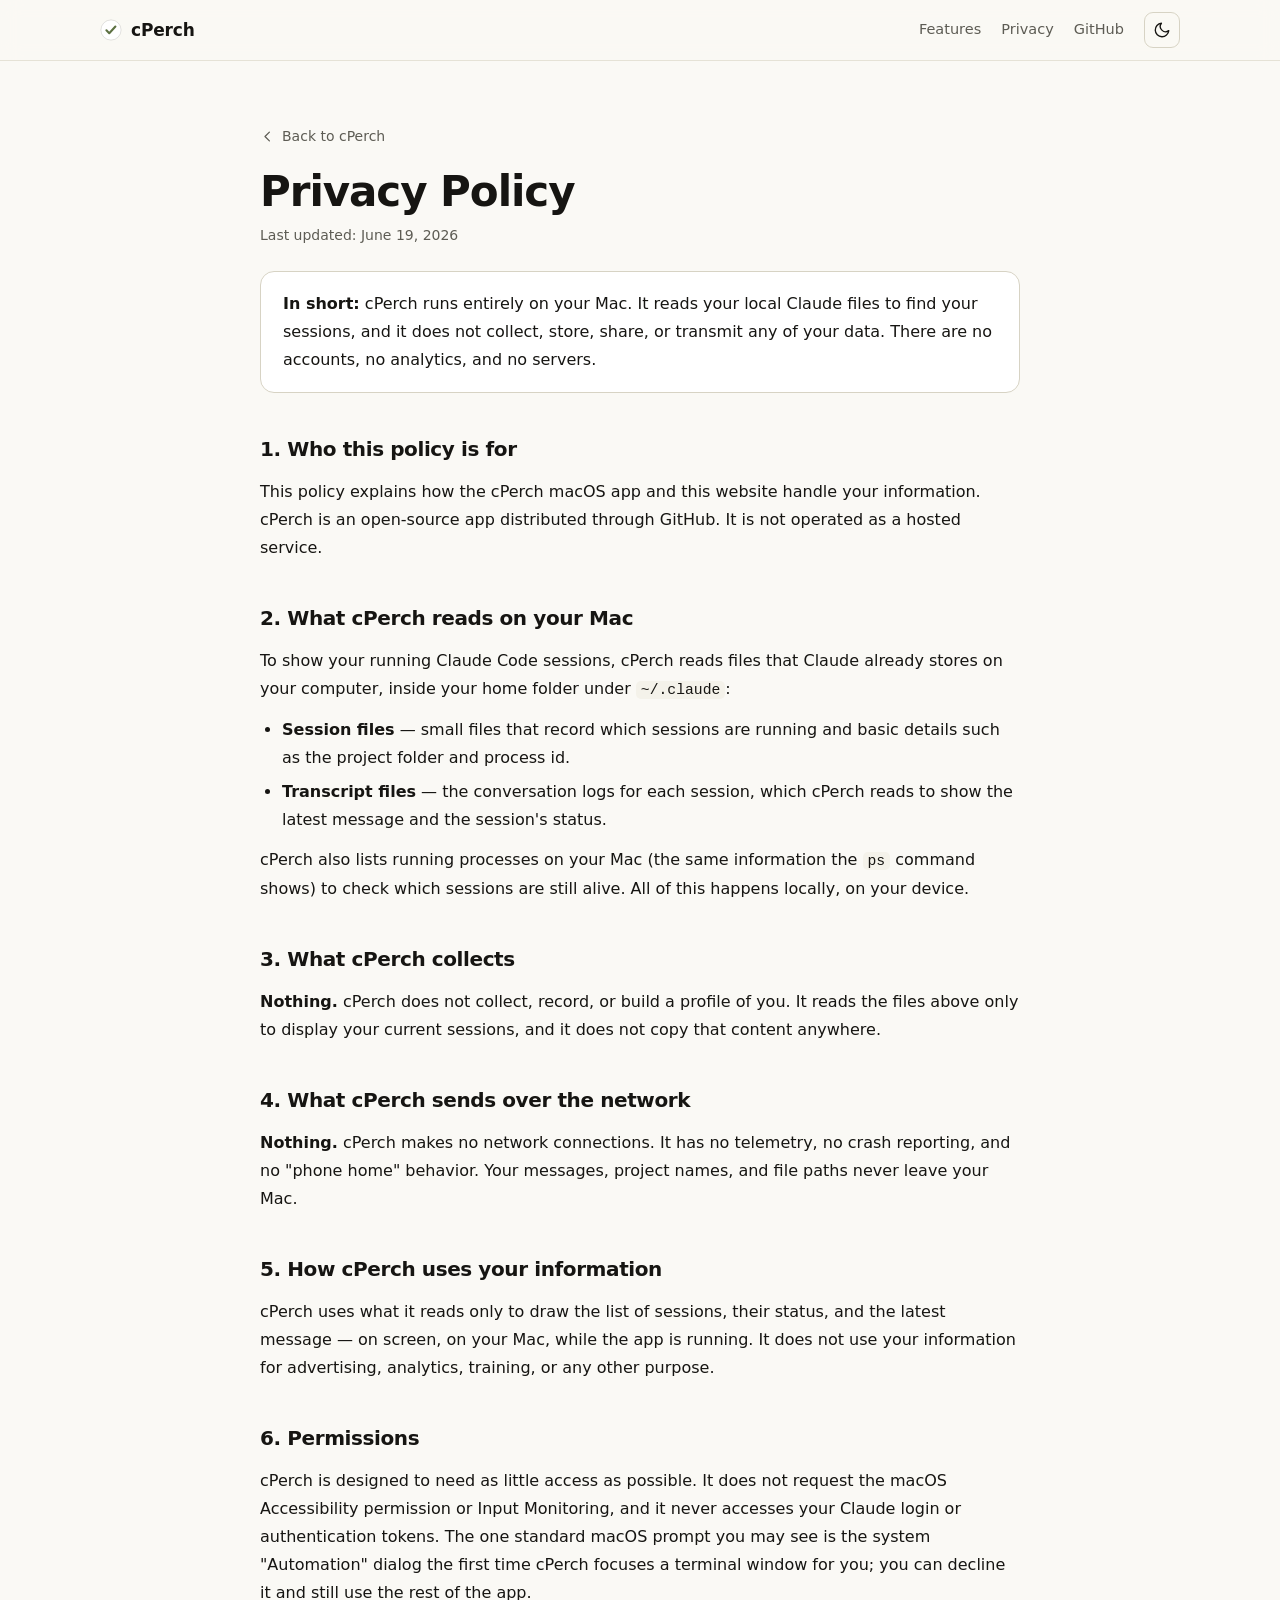
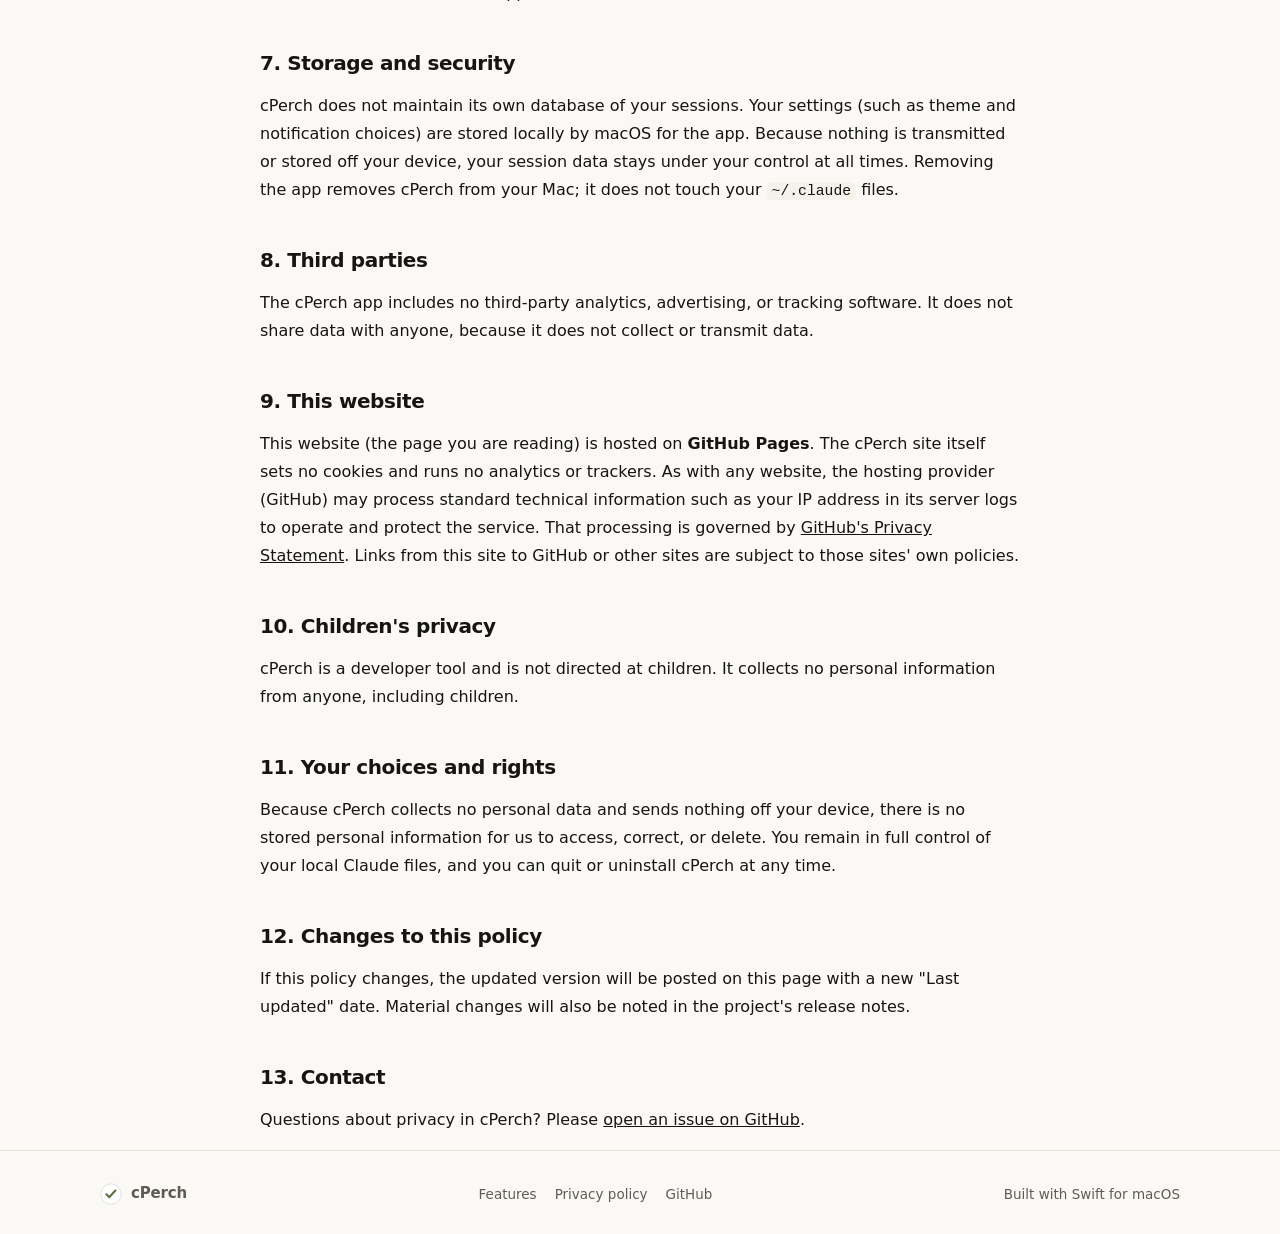
==== site/privacy.html @ 784fe61a "site: full privacy policy, theme toggle, explained status section, polish - Add a complete privacy p" ====
<!doctype html>
<html lang="en">
<head>
<meta charset="utf-8">
<meta name="viewport" content="width=device-width, initial-scale=1">
<meta name="color-scheme" content="light dark">
<script>
  (function () {
    try {
      var t = localStorage.getItem("cperch-theme");
      if (t === "light" || t === "dark") {
        document.documentElement.setAttribute("data-theme", t);
        var m = document.querySelector('meta[name="color-scheme"]');
        if (m) m.content = t;
      }
    } catch (e) {}
  })();
</script>
<title>Privacy Policy — cPerch</title>
<meta name="description" content="cPerch's privacy policy. cPerch runs entirely on your Mac, collects no data, and sends nothing over the network.">
<link rel="stylesheet" href="styles.css">
<script src="theme.js" defer></script>
</head>
<body>
<a class="skip" href="#main">Skip to content</a>

<header class="site">
  <div class="wrap">
    <a class="brand" href="./">
      <svg class="mark" viewBox="0 0 24 24" fill="none" aria-hidden="true"><circle cx="12" cy="12" r="11" fill="#fff" stroke="rgba(0,0,0,.12)"/><path d="M7 12.4l3.1 3.1 6.7-7.3" stroke="#5d7142" stroke-width="2.3" stroke-linecap="round" stroke-linejoin="round"/></svg>
      cPerch
    </a>
    <nav class="top" aria-label="Primary">
      <a class="hide-sm" href="./#features">Features</a>
      <a class="hide-sm" href="./#privacy">Privacy</a>
      <a href="https://github.com/Vedant1202/cPerch">GitHub</a>
      <button id="theme-toggle" class="theme-toggle" type="button" aria-label="Switch theme">
        <svg class="i-moon" viewBox="0 0 24 24" fill="none" aria-hidden="true"><path d="M21 12.8A9 9 0 1 1 11.2 3a7 7 0 0 0 9.8 9.8z" stroke="currentColor" stroke-width="1.8" stroke-linejoin="round"/></svg>
        <svg class="i-sun" viewBox="0 0 24 24" fill="none" aria-hidden="true"><circle cx="12" cy="12" r="4.2" stroke="currentColor" stroke-width="1.8"/><path d="M12 2v2.5M12 19.5V22M2 12h2.5M19.5 12H22M4.9 4.9l1.8 1.8M17.3 17.3l1.8 1.8M19.1 4.9l-1.8 1.8M6.7 17.3l-1.8 1.8" stroke="currentColor" stroke-width="1.8" stroke-linecap="round"/></svg>
      </button>
    </nav>
  </div>
</header>

<main id="main" class="prose">
  <div class="narrow">
    <a class="backlink" href="./">
      <svg width="15" height="15" viewBox="0 0 24 24" fill="none" aria-hidden="true"><path d="M15 5l-7 7 7 7" stroke="currentColor" stroke-width="2" stroke-linecap="round" stroke-linejoin="round"/></svg>
      Back to cPerch
    </a>

    <h1>Privacy Policy</h1>
    <p class="updated">Last updated: June 19, 2026</p>

    <div class="tldr">
      <p><strong>In short:</strong> cPerch runs entirely on your Mac. It reads your local Claude files to find your sessions, and it does not collect, store, share, or transmit any of your data. There are no accounts, no analytics, and no servers.</p>
    </div>

    <h2>1. Who this policy is for</h2>
    <p>This policy explains how the cPerch macOS app and this website handle your information. cPerch is an open-source app distributed through GitHub. It is not operated as a hosted service.</p>

    <h2>2. What cPerch reads on your Mac</h2>
    <p>To show your running Claude Code sessions, cPerch reads files that Claude already stores on your computer, inside your home folder under <code>~/.claude</code>:</p>
    <ul>
      <li><strong>Session files</strong> — small files that record which sessions are running and basic details such as the project folder and process id.</li>
      <li><strong>Transcript files</strong> — the conversation logs for each session, which cPerch reads to show the latest message and the session's status.</li>
    </ul>
    <p>cPerch also lists running processes on your Mac (the same information the <code>ps</code> command shows) to check which sessions are still alive. All of this happens locally, on your device.</p>

    <h2>3. What cPerch collects</h2>
    <p><strong>Nothing.</strong> cPerch does not collect, record, or build a profile of you. It reads the files above only to display your current sessions, and it does not copy that content anywhere.</p>

    <h2>4. What cPerch sends over the network</h2>
    <p><strong>Nothing.</strong> cPerch makes no network connections. It has no telemetry, no crash reporting, and no "phone home" behavior. Your messages, project names, and file paths never leave your Mac.</p>

    <h2>5. How cPerch uses your information</h2>
    <p>cPerch uses what it reads only to draw the list of sessions, their status, and the latest message — on screen, on your Mac, while the app is running. It does not use your information for advertising, analytics, training, or any other purpose.</p>

    <h2>6. Permissions</h2>
    <p>cPerch is designed to need as little access as possible. It does not request the macOS Accessibility permission or Input Monitoring, and it never accesses your Claude login or authentication tokens. The one standard macOS prompt you may see is the system "Automation" dialog the first time cPerch focuses a terminal window for you; you can decline it and still use the rest of the app.</p>

    <h2>7. Storage and security</h2>
    <p>cPerch does not maintain its own database of your sessions. Your settings (such as theme and notification choices) are stored locally by macOS for the app. Because nothing is transmitted or stored off your device, your session data stays under your control at all times. Removing the app removes cPerch from your Mac; it does not touch your <code>~/.claude</code> files.</p>

    <h2>8. Third parties</h2>
    <p>The cPerch app includes no third-party analytics, advertising, or tracking software. It does not share data with anyone, because it does not collect or transmit data.</p>

    <h2>9. This website</h2>
    <p>This website (the page you are reading) is hosted on <strong>GitHub Pages</strong>. The cPerch site itself sets no cookies and runs no analytics or trackers. As with any website, the hosting provider (GitHub) may process standard technical information such as your IP address in its server logs to operate and protect the service. That processing is governed by <a href="https://docs.github.com/site-policy/privacy-policies/github-privacy-statement">GitHub's Privacy Statement</a>. Links from this site to GitHub or other sites are subject to those sites' own policies.</p>

    <h2>10. Children's privacy</h2>
    <p>cPerch is a developer tool and is not directed at children. It collects no personal information from anyone, including children.</p>

    <h2>11. Your choices and rights</h2>
    <p>Because cPerch collects no personal data and sends nothing off your device, there is no stored personal information for us to access, correct, or delete. You remain in full control of your local Claude files, and you can quit or uninstall cPerch at any time.</p>

    <h2>12. Changes to this policy</h2>
    <p>If this policy changes, the updated version will be posted on this page with a new "Last updated" date. Material changes will also be noted in the project's release notes.</p>

    <h2>13. Contact</h2>
    <p>Questions about privacy in cPerch? Please <a href="https://github.com/Vedant1202/cPerch/issues">open an issue on GitHub</a>.</p>
  </div>
</main>

<footer class="site">
  <div class="wrap">
    <a class="brand" href="./" style="font-size:15px"><svg class="mark" width="18" height="18" viewBox="0 0 24 24" fill="none" aria-hidden="true"><circle cx="12" cy="12" r="11" fill="#fff" stroke="rgba(0,0,0,.12)"/><path d="M7 12.4l3.1 3.1 6.7-7.3" stroke="#5d7142" stroke-width="2.3" stroke-linecap="round" stroke-linejoin="round"/></svg> cPerch</a>
    <nav aria-label="Footer">
      <a href="./#features">Features</a>
      <a href="privacy.html">Privacy policy</a>
      <a href="https://github.com/Vedant1202/cPerch">GitHub</a>
    </nav>
    <span>Built with Swift for macOS</span>
  </div>
</footer>
</body>
</html>
---- site/styles.css ----
/* cPerch site — shared styles + theme system (used by index.html and privacy.html) */

:root {
  color-scheme: light dark;
  /* Light theme (default) */
  --bg: #faf9f5;
  --surface: #ffffff;
  --surface-2: #f4f2ea;
  --text: #161512;
  --muted: #5d5c54;
  --border: #e5e2d6;
  --border-strong: #d7d3c4;
  --orange: #c75f3f;
  --blue: #3f6f9e;
  --green: #5d7142;
  --accent: #c75f3f;
  --accent-ink: #2e1408;
  --term-bar: #efece3;
  --shadow: 0 1px 2px rgba(20,20,19,.06), 0 8px 30px rgba(20,20,19,.08);
  --radius: 14px;
}

/* Dark theme — applied when the system prefers dark (and the user hasn't pinned a theme),
   or when the user explicitly chooses dark. */
@media (prefers-color-scheme: dark) {
  :root:not([data-theme]) {
    --bg: #161512; --surface: #201e1b; --surface-2: #262320; --text: #f6f4ee; --muted: #a9a79c;
    --border: #322f2a; --border-strong: #423e38;
    --orange: #df8b70; --blue: #77a4d1; --green: #96a581; --accent: #df8b70; --accent-ink: #2a1206;
    --term-bar: #262320;
    --shadow: 0 1px 2px rgba(0,0,0,.3), 0 12px 40px rgba(0,0,0,.45);
    color-scheme: dark;
  }
}
:root[data-theme="dark"] {
  --bg: #161512; --surface: #201e1b; --surface-2: #262320; --text: #f6f4ee; --muted: #a9a79c;
  --border: #322f2a; --border-strong: #423e38;
  --orange: #df8b70; --blue: #77a4d1; --green: #96a581; --accent: #df8b70; --accent-ink: #2a1206;
  --term-bar: #262320;
  --shadow: 0 1px 2px rgba(0,0,0,.3), 0 12px 40px rgba(0,0,0,.45);
  color-scheme: dark;
}
:root[data-theme="light"] { color-scheme: light; }

* { box-sizing: border-box; }
html { scroll-behavior: smooth; }
@media (prefers-reduced-motion: reduce) {
  html { scroll-behavior: auto; }
  * { transition: none !important; animation: none !important; }
}
body {
  margin: 0;
  background: var(--bg);
  color: var(--text);
  font: 16px/1.65 -apple-system, BlinkMacSystemFont, "Inter", "Segoe UI", system-ui, sans-serif;
  -webkit-font-smoothing: antialiased;
}
a { color: inherit; }
.wrap { width: min(1080px, 92vw); margin-inline: auto; }
.narrow { width: min(760px, 92vw); margin-inline: auto; }
.skip { position: absolute; left: -999px; }
.skip:focus { left: 12px; top: 12px; background: var(--surface); padding: 8px 12px; border-radius: 8px; z-index: 10; }

/* Header */
header.site {
  position: sticky; top: 0; z-index: 5;
  backdrop-filter: saturate(140%) blur(10px);
  background: color-mix(in srgb, var(--bg) 82%, transparent);
  border-bottom: 1px solid var(--border);
}
header.site .wrap { display: flex; align-items: center; justify-content: space-between; height: 60px; }
.brand { display: flex; align-items: center; gap: 9px; font-weight: 600; letter-spacing: -.01em; font-size: 17px; text-decoration: none; color: var(--text); }
.brand .mark { width: 22px; height: 22px; }
nav.top { display: flex; align-items: center; gap: 20px; font-size: 14.5px; }
nav.top a { color: var(--muted); text-decoration: none; }
nav.top a:hover { color: var(--text); }
@media (max-width: 640px) { nav.top a.hide-sm { display: none; } }

/* Theme toggle */
.theme-toggle {
  display: inline-grid; place-items: center; width: 36px; height: 36px;
  background: transparent; border: 1px solid var(--border-strong); border-radius: 9px;
  color: var(--text); cursor: pointer; transition: background .15s ease;
}
.theme-toggle:hover { background: var(--surface-2); }
.theme-toggle svg { width: 18px; height: 18px; }
.theme-toggle .i-sun { display: none; }
.theme-toggle .i-moon { display: block; }
@media (prefers-color-scheme: dark) {
  :root:not([data-theme]) .theme-toggle .i-sun { display: block; }
  :root:not([data-theme]) .theme-toggle .i-moon { display: none; }
}
:root[data-theme="dark"] .theme-toggle .i-sun { display: block; }
:root[data-theme="dark"] .theme-toggle .i-moon { display: none; }
:root[data-theme="light"] .theme-toggle .i-moon { display: block; }
:root[data-theme="light"] .theme-toggle .i-sun { display: none; }

/* Buttons */
.btn {
  display: inline-flex; align-items: center; gap: 8px;
  font: inherit; font-size: 15px; font-weight: 550;
  padding: 10px 18px; border-radius: 10px; text-decoration: none; cursor: pointer;
  border: 1px solid transparent; transition: transform .08s ease, background .15s ease, border-color .15s ease;
}
.btn:active { transform: translateY(1px); }
.btn-primary { background: var(--accent); color: var(--accent-ink); }
.btn-primary:hover { background: color-mix(in srgb, var(--accent) 88%, #000); }
.btn-ghost { background: transparent; color: var(--text); border-color: var(--border-strong); }
.btn-ghost:hover { background: var(--surface-2); }

/* Hero */
.hero { padding: clamp(40px, 7vw, 84px) 0 24px; }
.hero .grid { display: grid; grid-template-columns: 1.05fr .95fr; gap: clamp(28px, 5vw, 56px); align-items: center; }
@media (max-width: 860px) { .hero .grid { grid-template-columns: 1fr; } }
.eyebrow { display: inline-flex; align-items: center; gap: 7px; font-size: 13px; color: var(--muted);
  background: var(--surface-2); border: 1px solid var(--border); padding: 5px 11px; border-radius: 999px; }
.eyebrow .dot { width: 7px; height: 7px; border-radius: 50%; background: var(--green); }
h1 { font-size: clamp(34px, 5.2vw, 56px); line-height: 1.05; letter-spacing: -.025em; margin: 18px 0 0; font-weight: 640; }
.lede { font-size: clamp(17px, 2.1vw, 20px); color: var(--muted); margin: 16px 0 0; max-width: 38ch; }
.cta { display: flex; flex-wrap: wrap; gap: 12px; margin-top: 28px; }
.subnote { margin-top: 16px; font-size: 13.5px; color: var(--muted); display: flex; gap: 14px; flex-wrap: wrap; }
.subnote span { display: inline-flex; align-items: center; gap: 6px; }

/* App preview */
figure.mock { margin: 0; }
.menubar { height: 26px; border-radius: 8px 8px 0 0; background: var(--surface-2);
  border: 1px solid var(--border); border-bottom: none;
  display: flex; align-items: center; justify-content: flex-end; gap: 14px; padding: 0 12px; }
.menubar .mb-item { font-size: 11px; color: var(--muted); }
.plate { width: 18px; height: 18px; border-radius: 50%; background: #fff; border: 1px solid rgba(0,0,0,.14);
  display: grid; place-items: center; box-shadow: 0 1px 1px rgba(0,0,0,.08); }
.preview-card { background: var(--surface); border: 1px solid var(--border-strong); border-radius: 12px;
  box-shadow: var(--shadow); overflow: hidden; }
.pc-head { display: flex; align-items: center; justify-content: space-between; padding: 11px 14px; border-bottom: 1px solid var(--border); }
.pc-head .title { font-weight: 600; font-size: 13.5px; }
.pc-head .summary { font-size: 12px; color: var(--muted); }
.row { display: grid; grid-template-columns: 18px 1fr auto; gap: 11px; padding: 11px 14px; align-items: start; }
.row + .row { border-top: 1px solid var(--border); }
.row .ind { margin-top: 2px; }
.row .name { font-weight: 560; font-size: 13.5px; display: flex; align-items: center; gap: 8px; }
.row .wait { font-size: 10.5px; font-weight: 600; color: var(--orange);
  background: color-mix(in srgb, var(--orange) 16%, transparent); padding: 1px 7px; border-radius: 999px; }
.row .preview { font-size: 12px; color: var(--muted); margin-top: 3px;
  font-family: ui-monospace, SFMono-Regular, "JetBrains Mono", Menlo, monospace; line-height: 1.4;
  overflow: hidden; text-overflow: ellipsis; white-space: nowrap; max-width: 30ch; }
.jump { font-size: 12px; font-weight: 600; color: var(--blue); background: none; border: none; cursor: default; padding: 4px 2px; }
.pc-foot { display: flex; align-items: center; justify-content: space-between; padding: 9px 14px; border-top: 1px solid var(--border); color: var(--muted); font-size: 12px; }
figcaption { margin-top: 12px; font-size: 12.5px; color: var(--muted); text-align: center; }

/* Sections */
section { padding: clamp(44px, 7vw, 80px) 0; }
.sec-head { max-width: 60ch; }
.sec-head.center { margin-inline: auto; text-align: center; }
h2 { font-size: clamp(24px, 3.4vw, 34px); letter-spacing: -.02em; margin: 0; font-weight: 620; }
.sec-head p { color: var(--muted); margin: 12px 0 0; font-size: 17px; }

.features { display: grid; grid-template-columns: repeat(auto-fit, minmax(248px, 1fr)); gap: 16px; margin-top: 36px; }
.card { background: var(--surface); border: 1px solid var(--border); border-radius: var(--radius); padding: 22px; }
.card .ico { width: 30px; height: 30px; color: var(--accent); }
.card h3 { margin: 14px 0 6px; font-size: 16.5px; font-weight: 600; letter-spacing: -.01em; }
.card p { margin: 0; color: var(--muted); font-size: 14.5px; line-height: 1.6; }
.card code { font-family: ui-monospace, SFMono-Regular, "JetBrains Mono", Menlo, monospace; font-size: .9em;
  background: var(--surface-2); padding: 1px 5px; border-radius: 5px; }

/* Status states */
.states { display: grid; grid-template-columns: repeat(auto-fit, minmax(220px, 1fr)); gap: 16px; margin-top: 36px; }
.state { background: var(--surface); border: 1px solid var(--border); border-radius: var(--radius); padding: 20px; }
.state .top { display: flex; align-items: center; gap: 10px; }
.state .top svg { width: 22px; height: 22px; }
.state .lt { font-weight: 600; font-size: 16px; }
.state p { margin: 10px 0 0; color: var(--muted); font-size: 14px; line-height: 1.6; }

/* Privacy band */
.band { background: var(--surface); border-top: 1px solid var(--border); border-bottom: 1px solid var(--border); }
.band .row2 { display: grid; grid-template-columns: repeat(auto-fit, minmax(220px, 1fr)); gap: 26px; margin-top: 30px; }
.band .item { display: flex; gap: 12px; }
.band .item svg { width: 22px; height: 22px; color: var(--green); flex: none; margin-top: 2px; }
.band .item h3 { margin: 0 0 4px; font-size: 15.5px; font-weight: 600; }
.band .item p { margin: 0; color: var(--muted); font-size: 14px; }
.band .more { margin-top: 30px; }

/* Terminal command block */
.terminal { background: var(--surface); border: 1px solid var(--border-strong); border-radius: 12px; overflow: hidden; box-shadow: var(--shadow); }
.terminal .bar { display: flex; align-items: center; gap: 8px; padding: 10px 14px; background: var(--term-bar); border-bottom: 1px solid var(--border); }
.terminal .bar .tl { display: flex; gap: 7px; }
.terminal .bar .tl i { width: 11px; height: 11px; border-radius: 50%; display: block; }
.terminal .bar .tl .r { background: #ec6a5e; } .terminal .bar .tl .y { background: #f4bf4f; } .terminal .bar .tl .g { background: #61c554; }
.terminal .bar .ttl { margin-left: 6px; font-size: 12px; color: var(--muted); font-family: ui-monospace, SFMono-Regular, Menlo, monospace; }
.terminal .copy { margin-left: auto; font: inherit; font-size: 12px; color: var(--muted); background: transparent; border: 1px solid var(--border-strong); border-radius: 7px; padding: 4px 10px; cursor: pointer; display: inline-flex; align-items: center; gap: 6px; }
.terminal .copy:hover { background: var(--surface-2); color: var(--text); }
.terminal pre { margin: 0; padding: 18px 20px; overflow-x: auto; background: transparent; border: none;
  font-family: ui-monospace, SFMono-Regular, "JetBrains Mono", Menlo, monospace; font-size: 14px; line-height: 1.85; }
.terminal pre .c { color: var(--muted); }
.terminal pre .p { color: var(--accent); user-select: none; }

/* Footer */
footer.site { border-top: 1px solid var(--border); padding: 30px 0; color: var(--muted); font-size: 13.5px; }
footer.site .wrap { display: flex; flex-wrap: wrap; gap: 12px 22px; justify-content: space-between; align-items: center; }
footer.site nav { display: flex; gap: 18px; }
footer.site a { color: var(--muted); text-decoration: none; }
footer.site a:hover { color: var(--text); }

/* Prose (privacy page) */
.prose { padding: clamp(36px, 6vw, 64px) 0 16px; }
.prose h1 { font-size: clamp(30px, 4.5vw, 42px); }
.prose .updated { color: var(--muted); font-size: 14px; margin-top: 8px; }
.prose h2 { font-size: 20px; margin: 40px 0 0; }
.prose p, .prose li { color: var(--text); font-size: 16px; line-height: 1.75; }
.prose p { margin: 12px 0 0; }
.prose ul { margin: 12px 0 0; padding-left: 22px; }
.prose li { margin: 6px 0; }
.prose strong { font-weight: 600; }
.prose code { font-family: ui-monospace, SFMono-Regular, "JetBrains Mono", Menlo, monospace; font-size: .92em; background: var(--surface-2); padding: 1px 5px; border-radius: 5px; }
.prose .tldr { background: var(--surface); border: 1px solid var(--border-strong); border-radius: var(--radius); padding: 18px 22px; margin-top: 24px; }
.prose .tldr p { margin: 0; }
.backlink { display: inline-flex; align-items: center; gap: 7px; color: var(--muted); text-decoration: none; font-size: 14px; }
.backlink:hover { color: var(--text); }

:where(a, button):focus-visible { outline: 2px solid var(--accent); outline-offset: 2px; border-radius: 6px; }
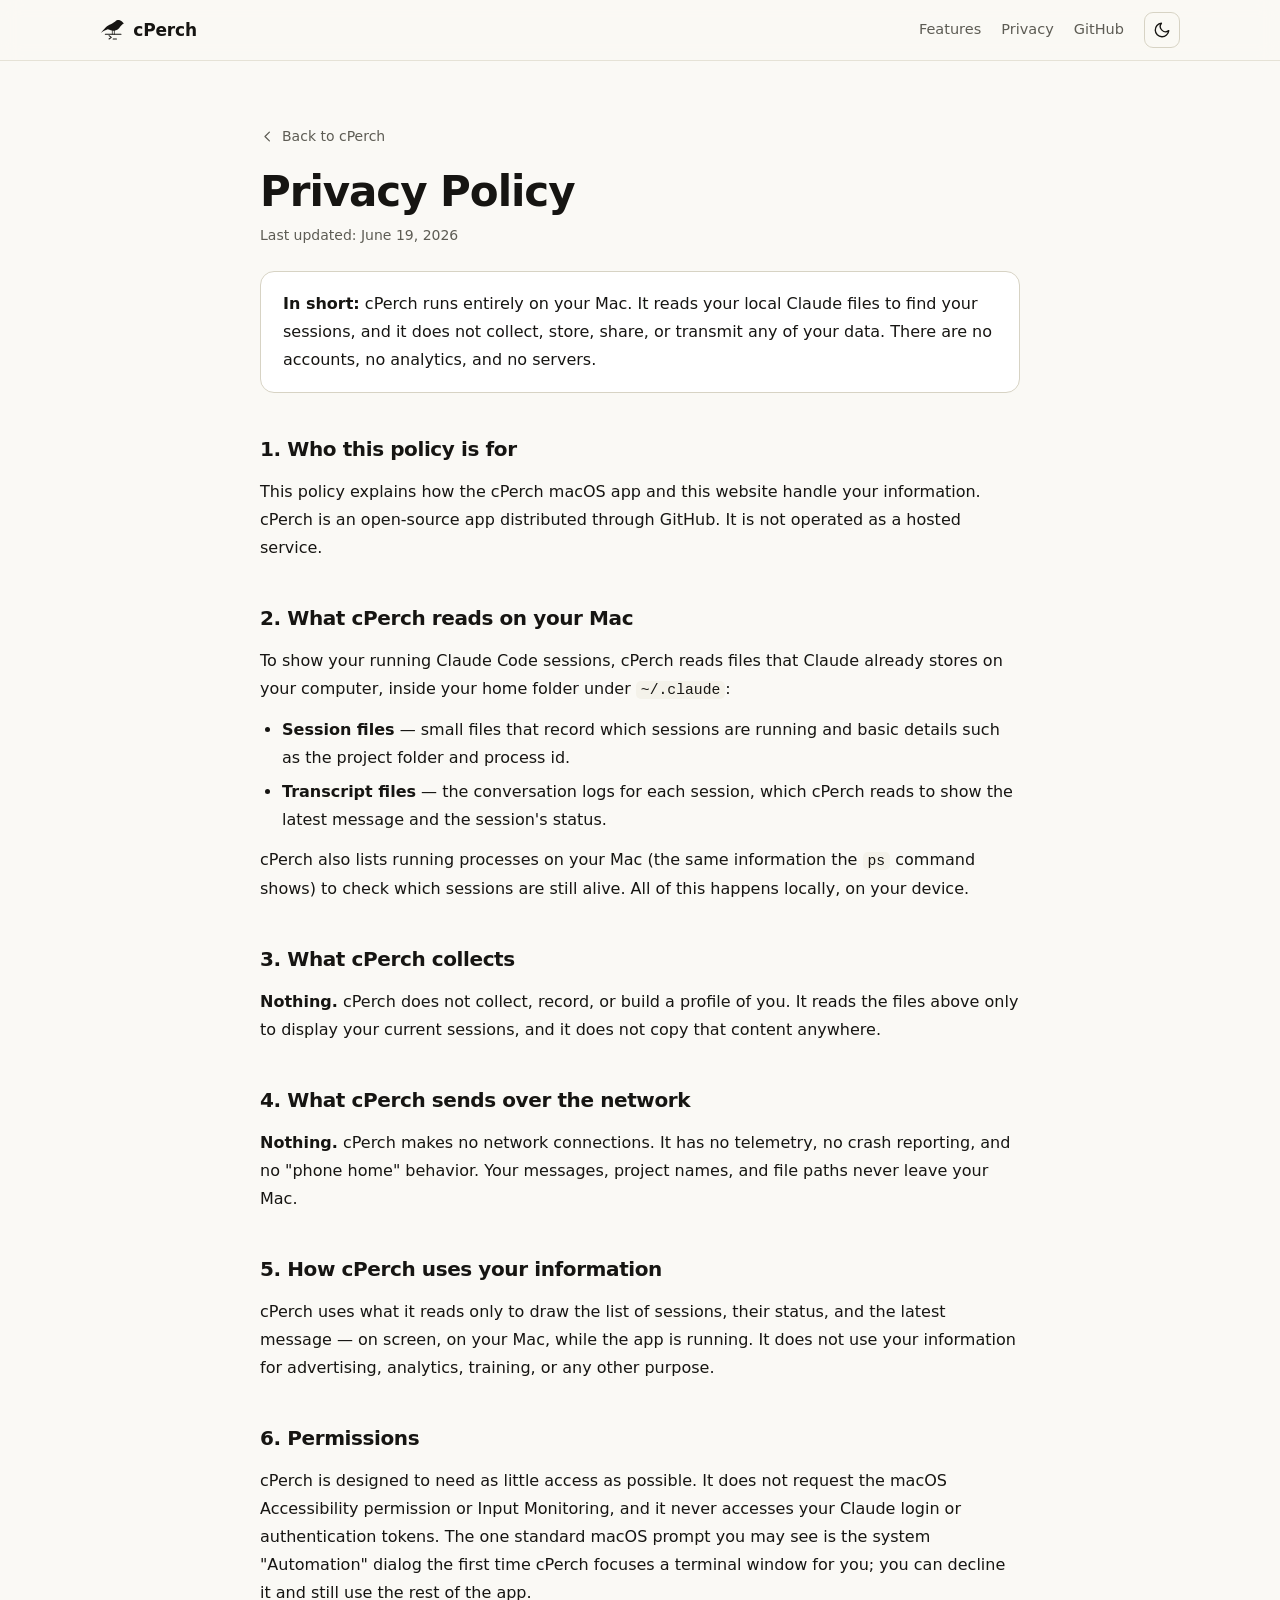
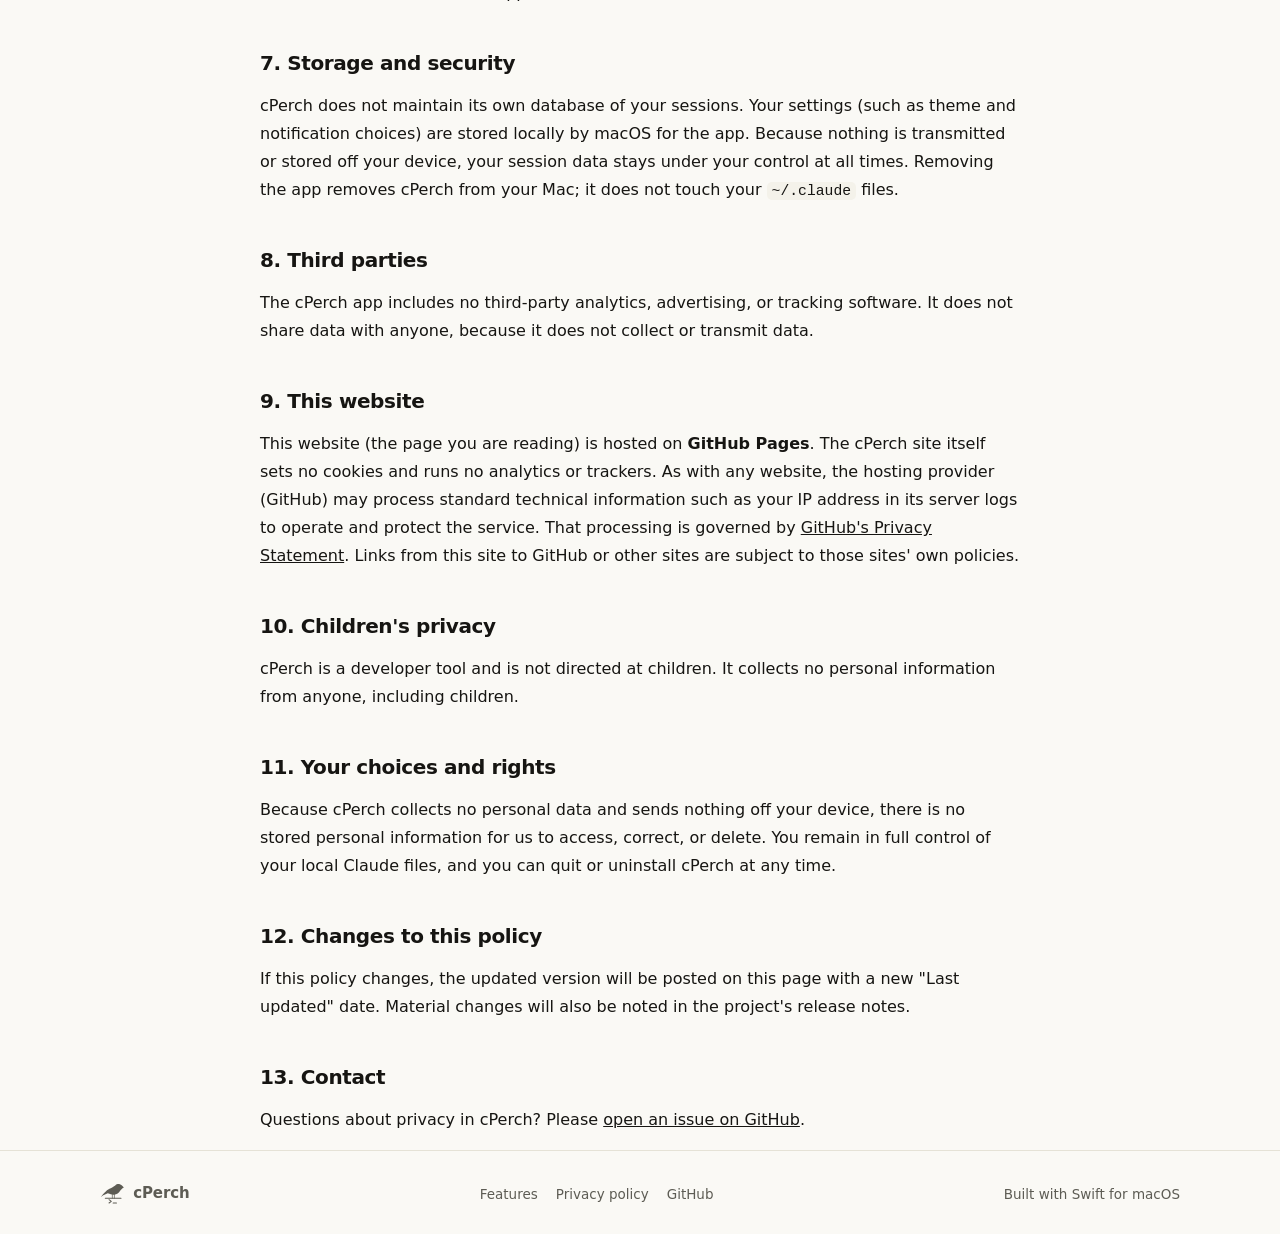
==== commit 259ab6a7: "Add cPerch brand identity (bird-on-prompt mark) across app, site, and docs Brand assets (assets/bran" ====
--- a/site/privacy.html
+++ b/site/privacy.html
@@ -18,6 +18,18 @@
 </script>
 <title>Privacy Policy — cPerch</title>
 <meta name="description" content="cPerch's privacy policy. cPerch runs entirely on your Mac, collects no data, and sends nothing over the network.">
+<link rel="canonical" href="https://vedant1202.github.io/cPerch/privacy.html">
+<meta property="og:type" content="website">
+<meta property="og:site_name" content="cPerch">
+<meta property="og:title" content="Privacy Policy — cPerch">
+<meta property="og:description" content="cPerch runs entirely on your Mac, collects no data, and sends nothing over the network.">
+<meta property="og:url" content="https://vedant1202.github.io/cPerch/privacy.html">
+<meta property="og:image" content="https://vedant1202.github.io/cPerch/og-image.png">
+<meta name="twitter:card" content="summary_large_image">
+<meta name="twitter:image" content="https://vedant1202.github.io/cPerch/og-image.png">
+<link rel="icon" href="favicon.svg" type="image/svg+xml">
+<meta name="theme-color" media="(prefers-color-scheme: light)" content="#faf9f5">
+<meta name="theme-color" media="(prefers-color-scheme: dark)" content="#161512">
 <link rel="stylesheet" href="styles.css">
 <script src="theme.js" defer></script>
 </head>
@@ -27,7 +39,7 @@
 <header class="site">
   <div class="wrap">
     <a class="brand" href="./">
-      <svg class="mark" viewBox="0 0 24 24" fill="none" aria-hidden="true"><circle cx="12" cy="12" r="11" fill="#fff" stroke="rgba(0,0,0,.12)"/><path d="M7 12.4l3.1 3.1 6.7-7.3" stroke="#5d7142" stroke-width="2.3" stroke-linecap="round" stroke-linejoin="round"/></svg>
+      <svg class="mark" viewBox="2 12 118 102" fill="none" aria-hidden="true"><path d="M118,34 C112,26 106,20 98,18 C90,16 82,18 76,24 C66,32 56,36 48,40 C44,42 40,44 36,47 C28,55 16,66 6,80 C16,72 28,66 40,62 C52,66 60,70 70,69 C84,68 94,60 100,50 C104,44 108,40 118,34 Z" fill="currentColor"/><line x1="62" y1="66" x2="62" y2="86" stroke="currentColor" stroke-width="3.4" stroke-linecap="round"/><line x1="72" y1="66" x2="72" y2="86" stroke="currentColor" stroke-width="3.4" stroke-linecap="round"/><line x1="28" y1="86" x2="104" y2="86" stroke="currentColor" stroke-width="5" stroke-linecap="round"/><polyline points="46,93 57,101 46,109" stroke="currentColor" stroke-width="5" stroke-linecap="round" stroke-linejoin="round"/><line x1="66" y1="109" x2="82" y2="109" stroke="currentColor" stroke-width="5" stroke-linecap="round"/></svg>
       cPerch
     </a>
     <nav class="top" aria-label="Primary">
@@ -104,7 +116,7 @@
 
 <footer class="site">
   <div class="wrap">
-    <a class="brand" href="./" style="font-size:15px"><svg class="mark" width="18" height="18" viewBox="0 0 24 24" fill="none" aria-hidden="true"><circle cx="12" cy="12" r="11" fill="#fff" stroke="rgba(0,0,0,.12)"/><path d="M7 12.4l3.1 3.1 6.7-7.3" stroke="#5d7142" stroke-width="2.3" stroke-linecap="round" stroke-linejoin="round"/></svg> cPerch</a>
+    <a class="brand" href="./" style="font-size:15px"><svg class="mark" viewBox="2 12 118 102" fill="none" aria-hidden="true"><path d="M118,34 C112,26 106,20 98,18 C90,16 82,18 76,24 C66,32 56,36 48,40 C44,42 40,44 36,47 C28,55 16,66 6,80 C16,72 28,66 40,62 C52,66 60,70 70,69 C84,68 94,60 100,50 C104,44 108,40 118,34 Z" fill="currentColor"/><line x1="62" y1="66" x2="62" y2="86" stroke="currentColor" stroke-width="3.4" stroke-linecap="round"/><line x1="72" y1="66" x2="72" y2="86" stroke="currentColor" stroke-width="3.4" stroke-linecap="round"/><line x1="28" y1="86" x2="104" y2="86" stroke="currentColor" stroke-width="5" stroke-linecap="round"/><polyline points="46,93 57,101 46,109" stroke="currentColor" stroke-width="5" stroke-linecap="round" stroke-linejoin="round"/><line x1="66" y1="109" x2="82" y2="109" stroke="currentColor" stroke-width="5" stroke-linecap="round"/></svg> cPerch</a>
     <nav aria-label="Footer">
       <a href="./#features">Features</a>
       <a href="privacy.html">Privacy policy</a>
--- a/site/styles.css
+++ b/site/styles.css
@@ -43,7 +43,7 @@
 :root[data-theme="light"] { color-scheme: light; }
 
 * { box-sizing: border-box; }
-html { scroll-behavior: smooth; }
+html { scroll-behavior: smooth; -webkit-text-size-adjust: 100%; text-size-adjust: 100%; }
 @media (prefers-reduced-motion: reduce) {
   html { scroll-behavior: auto; }
   * { transition: none !important; animation: none !important; }
@@ -70,7 +70,7 @@
 }
 header.site .wrap { display: flex; align-items: center; justify-content: space-between; height: 60px; }
 .brand { display: flex; align-items: center; gap: 9px; font-weight: 600; letter-spacing: -.01em; font-size: 17px; text-decoration: none; color: var(--text); }
-.brand .mark { width: 22px; height: 22px; }
+.brand .mark { width: auto; height: 21px; }
 nav.top { display: flex; align-items: center; gap: 20px; font-size: 14.5px; }
 nav.top a { color: var(--muted); text-decoration: none; }
 nav.top a:hover { color: var(--text); }
